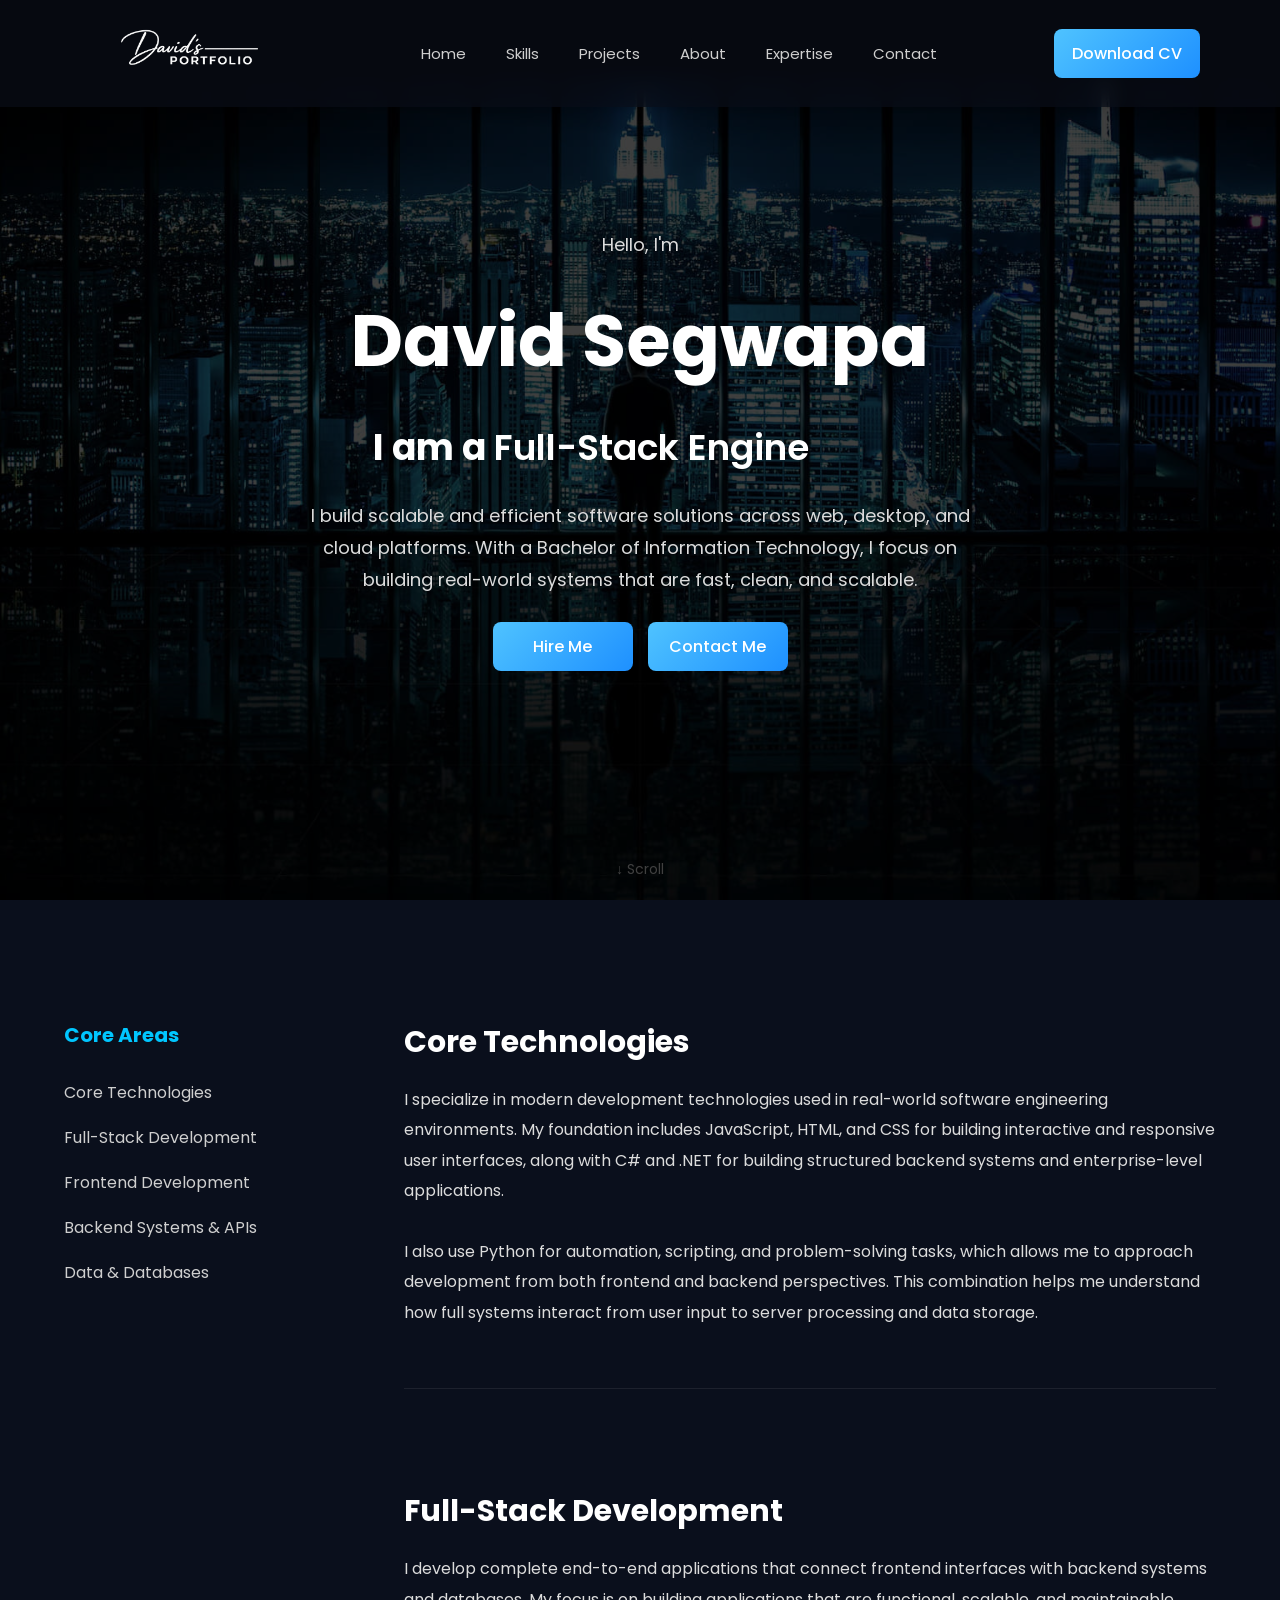
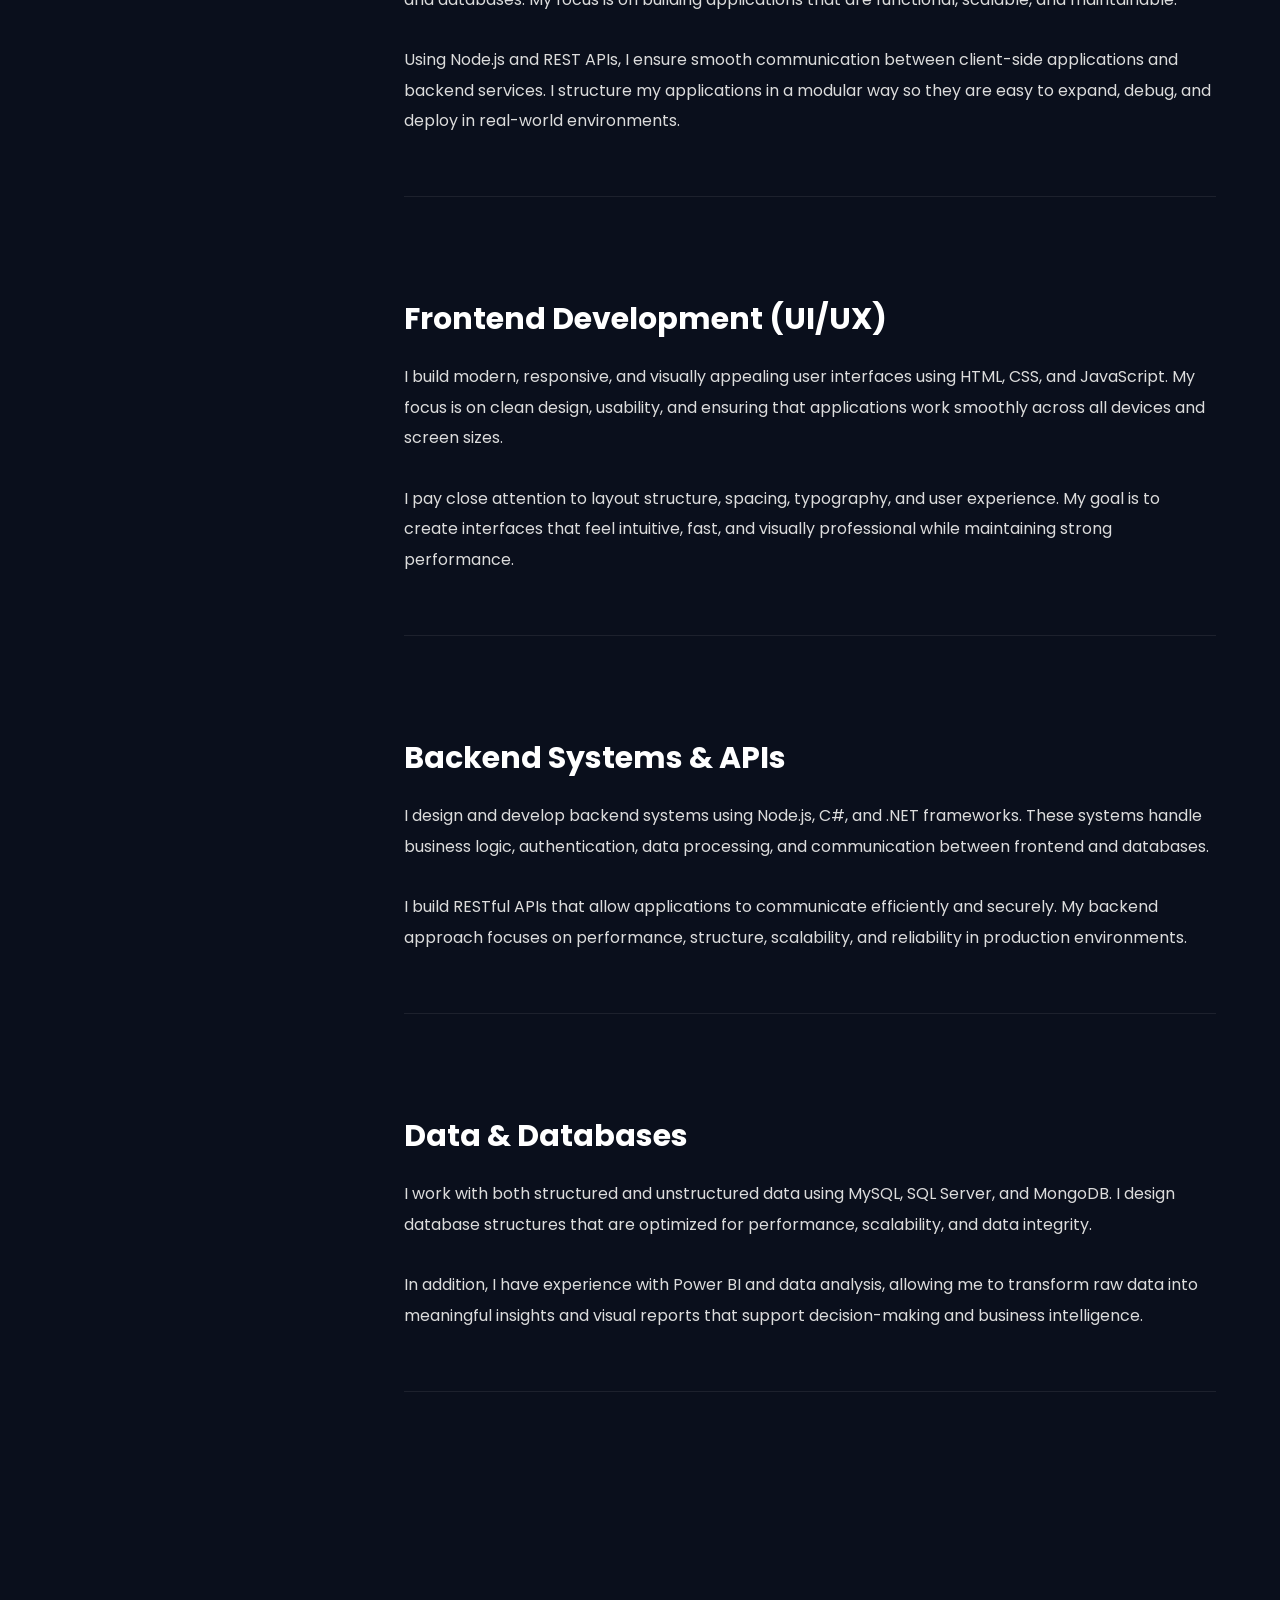
==== index.html @ e7016e0c "Move files to root for GitHub Pages" ====
<!DOCTYPE html>
<html lang="en">
<head>
  <meta charset="UTF-8">
  <meta name="viewport" content="width=device-width, initial-scale=1.0">
  <title>David Segwapa | Full-Stack Software Engineer</title>

  <link href="https://fonts.googleapis.com/css2?family=Poppins:wght@300;400;500;600;700&display=swap" rel="stylesheet">
  <link rel="stylesheet" href="styles.css">
</head>

<body>

<header>
  <div class="logo">
  <img src="/Images/ChatGPT Image Mar 22, 2026, 08_32_22 PM.png" alt="DavidDev Logo">
</div>

  <nav id="nav">
    <a href="#home">Home</a>
    <a href="#skills">Skills</a>
    <a href="#projects">Projects</a>
    <a href="#about">About</a>
    <a href="#expertise">Expertise</a>
    <a href="#contact">Contact</a>
  </nav>

  <!-- ONLY DOWNLOAD CV (NAVBAR) -->
  <div class="buttons">
    <a href="cv.pdf" class="btn gradient">Download CV</a>
  </div>

  <div class="menu-toggle" id="menu-toggle">☰</div>
</header>

<!-- HERO -->
<section class="hero" id="home">

  <div class="content">

    <p class="hero-intro">Hello, I'm</p>

    <h1 class="hero-name">David Segwapa</h1>

    <h2 class="hero-role">
      I am a <span id="typing"></span>
    </h2>

    <p class="scroll-text">
      I build scalable and efficient software solutions across web, desktop, and cloud platforms.
      With a Bachelor of Information Technology, I focus on building real-world systems that are fast, clean, and scalable.
    </p>

    <!-- HERO CTA (NO DOWNLOAD CV HERE) -->
    <div class="cta">
      <a href="#contact" class="btn gradient">Hire Me</a>
      <a href="#contact" class="btn gradient">Contact Me</a>
    </div>

  </div>

  <div class="scroll-indicator">↓ Scroll</div>

</section>

<!-- SKILLS -->
<section class="skills-section" id="skills">

  <div class="skills-sidebar">
    <h2>Core Areas</h2>

    <a href="#core">Core Technologies</a>
    <a href="#fullstack">Full-Stack Development</a>
    <a href="#frontend">Frontend Development</a>
    <a href="#backend">Backend Systems & APIs</a>
    <a href="#data">Data & Databases</a>
  </div>

  <div class="skills-content">

    <!-- RESTORED FULL CORE AREA -->
    <div class="skill-block" id="core">
      <h3>Core Technologies</h3>
      <p>
        I specialize in modern development technologies used in real-world software engineering environments. My foundation includes JavaScript, HTML, and CSS for building interactive and responsive user interfaces, along with C# and .NET for building structured backend systems and enterprise-level applications.<br><br>

        I also use Python for automation, scripting, and problem-solving tasks, which allows me to approach development from both frontend and backend perspectives. This combination helps me understand how full systems interact from user input to server processing and data storage.
      </p>
    </div>

    <div class="skill-block" id="fullstack">
      <h3>Full-Stack Development</h3>
      <p>
        I develop complete end-to-end applications that connect frontend interfaces with backend systems and databases. My focus is on building applications that are functional, scalable, and maintainable.<br><br>

        Using Node.js and REST APIs, I ensure smooth communication between client-side applications and backend services. I structure my applications in a modular way so they are easy to expand, debug, and deploy in real-world environments.
      </p>
    </div>

    <div class="skill-block" id="frontend">
      <h3>Frontend Development (UI/UX)</h3>
      <p>
        I build modern, responsive, and visually appealing user interfaces using HTML, CSS, and JavaScript. My focus is on clean design, usability, and ensuring that applications work smoothly across all devices and screen sizes.<br><br>

        I pay close attention to layout structure, spacing, typography, and user experience. My goal is to create interfaces that feel intuitive, fast, and visually professional while maintaining strong performance.
      </p>
    </div>

    <div class="skill-block" id="backend">
      <h3>Backend Systems & APIs</h3>
      <p>
        I design and develop backend systems using Node.js, C#, and .NET frameworks. These systems handle business logic, authentication, data processing, and communication between frontend and databases.<br><br>

        I build RESTful APIs that allow applications to communicate efficiently and securely. My backend approach focuses on performance, structure, scalability, and reliability in production environments.
      </p>
    </div>

    <div class="skill-block" id="data">
      <h3>Data & Databases</h3>
      <p>
        I work with both structured and unstructured data using MySQL, SQL Server, and MongoDB. I design database structures that are optimized for performance, scalability, and data integrity.<br><br>

        In addition, I have experience with Power BI and data analysis, allowing me to transform raw data into meaningful insights and visual reports that support decision-making and business intelligence.
      </p>
    </div>

  </div>
</section>


<script src="script.js"></script>

</body>
</html>
---- styles.css ----
/* =========================
   BASE RESET + GLOBAL
========================= */
* {
  margin: 0;
  padding: 0;
  box-sizing: border-box;
  font-family: 'Poppins', sans-serif;
}

html {
  scroll-behavior: smooth;
  scroll-padding-top: 140px;
}

body {
  background: #0a0f1c;
  color: white;
}

/* =========================
   HEADER / NAVBAR
========================= */
header {
  display: flex;
  justify-content: space-between;
  align-items: center;
  padding: 25px 80px;
  position: fixed;
  width: 100%;
  z-index: 1000;
  background: rgba(10,15,28,0.6);
  backdrop-filter: blur(10px);
}

.logo img {
  height: 50px;
  width: auto;
}

nav {
  display: flex;
  align-items: center;
}

nav a {
  margin: 0 20px;
  text-decoration: none;
  color: #cfcfcf;
  font-size: 15px;
  transition: 0.3s;
}

nav a:hover {
  color: #fff;
}

/* NAV BUTTON */
.buttons {
  display: flex;
}

.btn {
  padding: 10px 24px;
  border-radius: 10px;
  border: 1px solid rgba(255,255,255,0.3);
  background: transparent;
  color: white;
  text-decoration: none;
  transition: 0.3s;
}

.btn.primary {
  background: linear-gradient(45deg, #00c6ff, #0072ff);
  border: none;
}

.btn:hover {
  transform: translateY(-3px);
  box-shadow: 0 6px 16px rgba(0,0,0,0.4);
}

/* MOBILE MENU ICON */
.menu-toggle {
  display: none;
  font-size: 26px;
  cursor: pointer;
}

/* =========================
   HERO SECTION
========================= */
.hero {
  height: 100vh;
  display: flex;
  align-items: center;
  justify-content: center;
  text-align: center;
  background: url('/Images/4k-tech-ulcajgzzc25jlrgi.jpg') no-repeat center/cover;
  position: relative;
  padding: 20px;
}

.hero::after {
  content: '';
  position: absolute;
  inset: 0;
  background: rgba(0,0,0,0.75);
}

.content {
  position: relative;
  z-index: 2;
  max-width: 900px;
  display: flex;
  flex-direction: column;
  align-items: center;
  gap: 25px;
}

.hero-intro {
  font-size: 16px;
  color: #ccc;
}

.hero-name {
  font-size: 72px;
}

.hero-role {
  font-size: 36px;
}

/* FIXED TYPING (NO SHIFT) */
#typing {
  display: inline-block;
  width: 18ch;
  max-width: 100%;
  text-align: left;
  white-space: nowrap;
  font-weight: 600;
}

.content p {
  font-size: 18px;
  color: #dcdcdc;
  line-height: 1.8;
  max-width: 700px;
}

/* CTA BUTTONS */
.cta {
  display: flex;
  gap: 15px;
  justify-content: center;
}

.btn.gradient {
  background: linear-gradient(135deg, #4fc3ff, #1e90ff);
  color: white;
  padding: 12px 18px;
  border-radius: 8px;
  border: none;
  font-weight: 500;
  min-width: 140px;
  text-align: center;
  transition: 0.3s;
}

.btn.gradient:hover {
  transform: translateY(-2px);
  box-shadow: 0 0 18px rgba(79, 195, 255, 0.4);
}

/* SCROLL INDICATOR */
.scroll-indicator {
  position: absolute;
  bottom: 20px;
  left: 50%;
  transform: translateX(-50%);
  opacity: 0.8;
  font-size: 14px;
}

/* =========================
   SKILLS SECTION
========================= */
.skills-section {
  display: flex;
  gap: 80px;
  max-width: 1600px;
  margin: 0 auto;
  padding: 120px 5%;
  align-items: flex-start;
  justify-content: center;
}

/* SIDEBAR */
.skills-sidebar {
  position: sticky;
  top: 140px;
  min-width: 260px;
}

.skills-sidebar h2 {
  font-size: 20px;
  margin-bottom: 20px;
  color: #00c6ff;
}

.skills-sidebar a {
  display: block;
  padding: 10px 0;
  color: #cfcfcf;
  text-decoration: none;
  transition: 0.3s;
}

.skills-sidebar a:hover {
  color: #fff;
  transform: translateX(10px);
}

.skills-sidebar a.active {
  color: #00c6ff;
  font-weight: 600;
  transform: translateX(10px);
}

/* CONTENT */
.skills-content {
  flex: 1;
  display: flex;
  flex-direction: column;
  align-items: center;
}

.skill-block {
  width: 100%;
  max-width: 900px;
  margin-bottom: 100px;
  padding-bottom: 60px;
  border-bottom: 1px solid rgba(255,255,255,0.08);
  opacity: 0;
  transform: translateY(40px);
  transition: 0.8s ease;
}

.skill-block.show {
  opacity: 1;
  transform: translateY(0);
}

.skill-block h3 {
  font-size: 30px;
  margin-bottom: 20px;
}

.skill-block p {
  font-size: 16px;
  line-height: 1.9;
  color: #dcdcdc;
}

/* =========================
   SCROLL PROGRESS BAR
========================= */
body::before {
  content: "";
  position: fixed;
  top: 0;
  left: 0;
  width: 4px;
  height: var(--scroll, 0%);
  background: linear-gradient(180deg, #00c6ff, #0072ff);
  z-index: 9999;
}

/* =========================
   MOBILE
========================= */
@media(max-width: 900px) {

  header {
    padding: 20px;
  }

  nav {
    position: absolute;
    top: 70px;
    left: 0;
    width: 100%;
    background: #0a0f1c;
    flex-direction: column;
    display: none;
    align-items: center;
  }

  nav.active {
    display: flex;
  }

  nav a {
    margin: 15px 0;
  }

  .menu-toggle {
    display: block;
  }

  .buttons {
    display: none;
  }

  .hero-name {
    font-size: 42px;
  }

  .hero-role {
    font-size: 22px;
  }

  #typing {
    width: 12ch;
    font-size: 20px;
  }

  .content p {
    font-size: 15px;
  }

  /* FIX BUTTONS SIDE-BY-SIDE */
  .cta {
    flex-direction: row;
    justify-content: center;
    gap: 10px;
  }

  .cta .btn {
    padding: 10px 14px;
    font-size: 14px;
    min-width: 120px;
  }

  /* SKILLS STACK */
  .skills-section {
    flex-direction: column;
    padding: 100px 6%;
  }

  .skills-sidebar {
    display: none;
  }

  .skills-content {
    width: 100%;
  }

  .skill-block {
    margin-bottom: 70px;
    padding-bottom: 40px;
  }

  .skill-block h3 {
    font-size: 24px;
  }

  .skill-block p {
    font-size: 15px;
  }

  /* SCROLL TEXT FIX */
  .scroll-indicator {
    bottom: 15px;
    font-size: 12px;
  }
}

/* DEFAULT (DESKTOP) — NORMAL TEXT */
.reveal-text span {
  opacity: 1;
}

/* ONLY MOBILE EFFECT */
@media(max-width: 900px) {

  .reveal-text span {
    opacity: 0.2;
    transition: opacity 0.2s linear;
  }

  .reveal-text span.active {
    opacity: 1;
  }

}
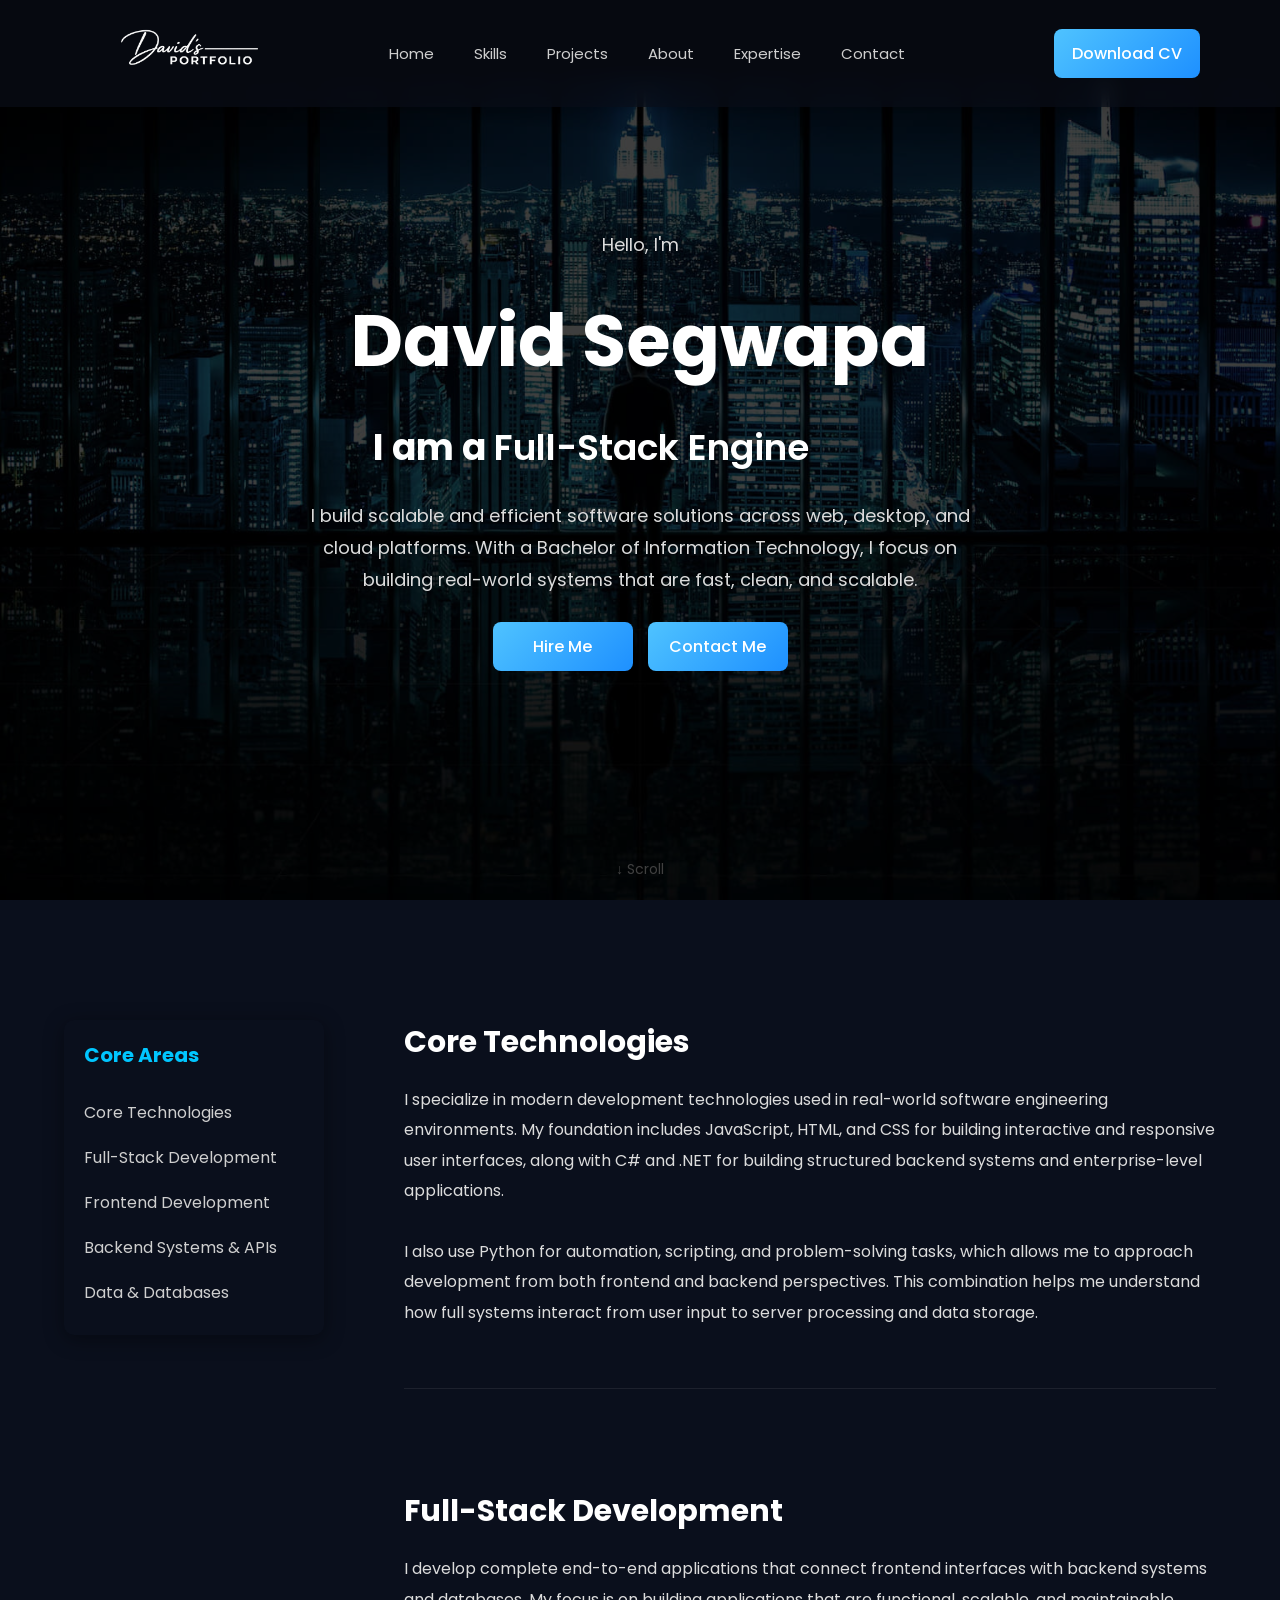
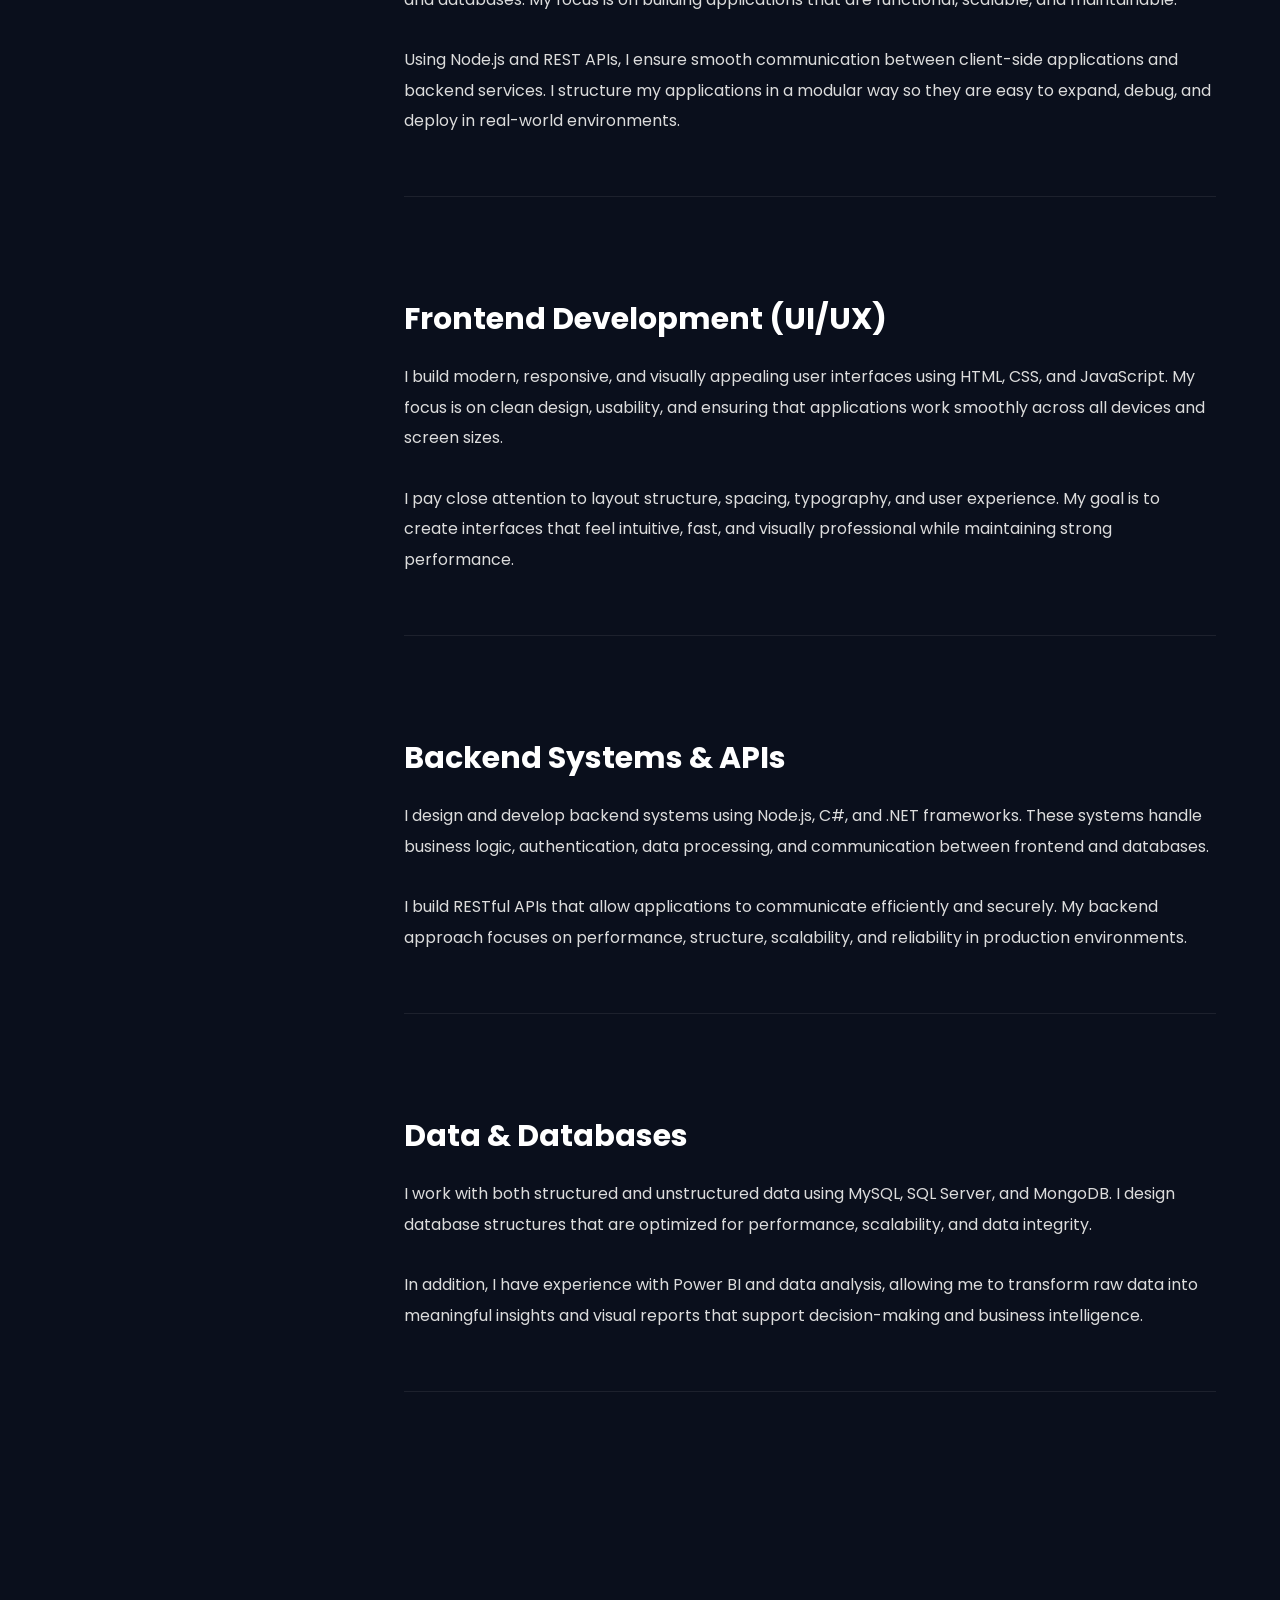
==== commit 836d4853: "Initial commit: add full project files with updated sidebar CSS" ====
--- a/index.html
+++ b/index.html
@@ -13,7 +13,7 @@
 
 <header>
   <div class="logo">
-  <img src="/Images/ChatGPT Image Mar 22, 2026, 08_32_22 PM.png" alt="DavidDev Logo">
+  <img src="Images/ChatGPT Image Mar 22, 2026, 08_32_22 PM.png" alt="DavidDev Logo">
 </div>
 
   <nav id="nav">
@@ -24,6 +24,8 @@
     <a href="#expertise">Expertise</a>
     <a href="#contact">Contact</a>
   </nav>
+
+  <div id="overlay"></div>
 
   <!-- ONLY DOWNLOAD CV (NAVBAR) -->
   <div class="buttons">
--- a/styles.css
+++ b/styles.css
@@ -16,6 +16,7 @@
 body {
   background: #0a0f1c;
   color: white;
+  overflow-x: hidden;
 }
 
 /* =========================
@@ -28,8 +29,8 @@
   padding: 25px 80px;
   position: fixed;
   width: 100%;
-  z-index: 1000;
-  background: rgba(10,15,28,0.6);
+  z-index: 1002;
+  background: rgba(10,15,28,0.6); /* original navbar with slight transparency */
   backdrop-filter: blur(10px);
 }
 
@@ -52,7 +53,8 @@
 }
 
 nav a:hover {
-  color: #fff;
+  color: #00c6ff;
+  transform: translateX(5px);
 }
 
 /* NAV BUTTON */
@@ -85,6 +87,8 @@
   display: none;
   font-size: 26px;
   cursor: pointer;
+  color: #fff;
+  z-index: 1003;
 }
 
 /* =========================
@@ -96,7 +100,7 @@
   align-items: center;
   justify-content: center;
   text-align: center;
-  background: url('/Images/4k-tech-ulcajgzzc25jlrgi.jpg') no-repeat center/cover;
+  background: url('Images/4k-tech-ulcajgzzc25jlrgi.jpg') no-repeat center/cover;
   position: relative;
   padding: 20px;
 }
@@ -131,7 +135,6 @@
   font-size: 36px;
 }
 
-/* FIXED TYPING (NO SHIFT) */
 #typing {
   display: inline-block;
   width: 18ch;
@@ -148,7 +151,6 @@
   max-width: 700px;
 }
 
-/* CTA BUTTONS */
 .cta {
   display: flex;
   gap: 15px;
@@ -198,8 +200,12 @@
 /* SIDEBAR */
 .skills-sidebar {
   position: sticky;
-  top: 140px;
+  top: 160px; /* below navbar */
   min-width: 260px;
+  background: #0a0f1c; /* solid color, no blur, nothing behind visible */
+  border-radius: 10px;
+  padding: 20px;
+  box-shadow: 0 4px 20px rgba(0,0,0,0.4); /* optional depth */
 }
 
 .skills-sidebar h2 {
@@ -277,7 +283,7 @@
 }
 
 /* =========================
-   MOBILE
+   MOBILE STYLES
 ========================= */
 @media(max-width: 900px) {
 
@@ -285,31 +291,49 @@
     padding: 20px;
   }
 
+  .menu-toggle {
+    display: block;
+  }
+
+  .buttons {
+    display: none;
+  }
+
+  /* MOBILE NAVIGATION RIGHT SIDEBAR */
   nav {
-    position: absolute;
-    top: 70px;
-    left: 0;
-    width: 100%;
-    background: #0a0f1c;
+    position: fixed;
+    top: 60px; /* below header */
+    right: -60%;
+    width: 60%;
+    max-width: 300px;
+    height: auto;
+    background: rgba(10, 15, 28, 0.973);
+    backdrop-filter: blur(10px);
     flex-direction: column;
-    display: none;
-    align-items: center;
+    align-items: flex-start;
+    padding: 40px 20px;
+    margin-top: 37px;
+    transition: right 0.35s ease;
+    border-radius: 15px 0 0 15px;
+    z-index: 1003;
   }
 
   nav.active {
-    display: flex;
+    right: 0;
   }
 
   nav a {
     margin: 15px 0;
-  }
-
-  .menu-toggle {
-    display: block;
-  }
-
-  .buttons {
-    display: none;
+    font-size: 18px;
+    padding-left: 5px;
+    color: #cfcfcf;
+    text-decoration: none;
+    transition: 0.3s;
+  }
+
+  nav a:hover {
+    color: #00c6ff;
+    transform: translateX(5px);
   }
 
   .hero-name {
@@ -329,7 +353,6 @@
     font-size: 15px;
   }
 
-  /* FIX BUTTONS SIDE-BY-SIDE */
   .cta {
     flex-direction: row;
     justify-content: center;
@@ -342,7 +365,6 @@
     min-width: 120px;
   }
 
-  /* SKILLS STACK */
   .skills-section {
     flex-direction: column;
     padding: 100px 6%;
@@ -369,28 +391,8 @@
     font-size: 15px;
   }
 
-  /* SCROLL TEXT FIX */
   .scroll-indicator {
     bottom: 15px;
     font-size: 12px;
   }
-}
-
-/* DEFAULT (DESKTOP) — NORMAL TEXT */
-.reveal-text span {
-  opacity: 1;
-}
-
-/* ONLY MOBILE EFFECT */
-@media(max-width: 900px) {
-
-  .reveal-text span {
-    opacity: 0.2;
-    transition: opacity 0.2s linear;
-  }
-
-  .reveal-text span.active {
-    opacity: 1;
-  }
-
 }
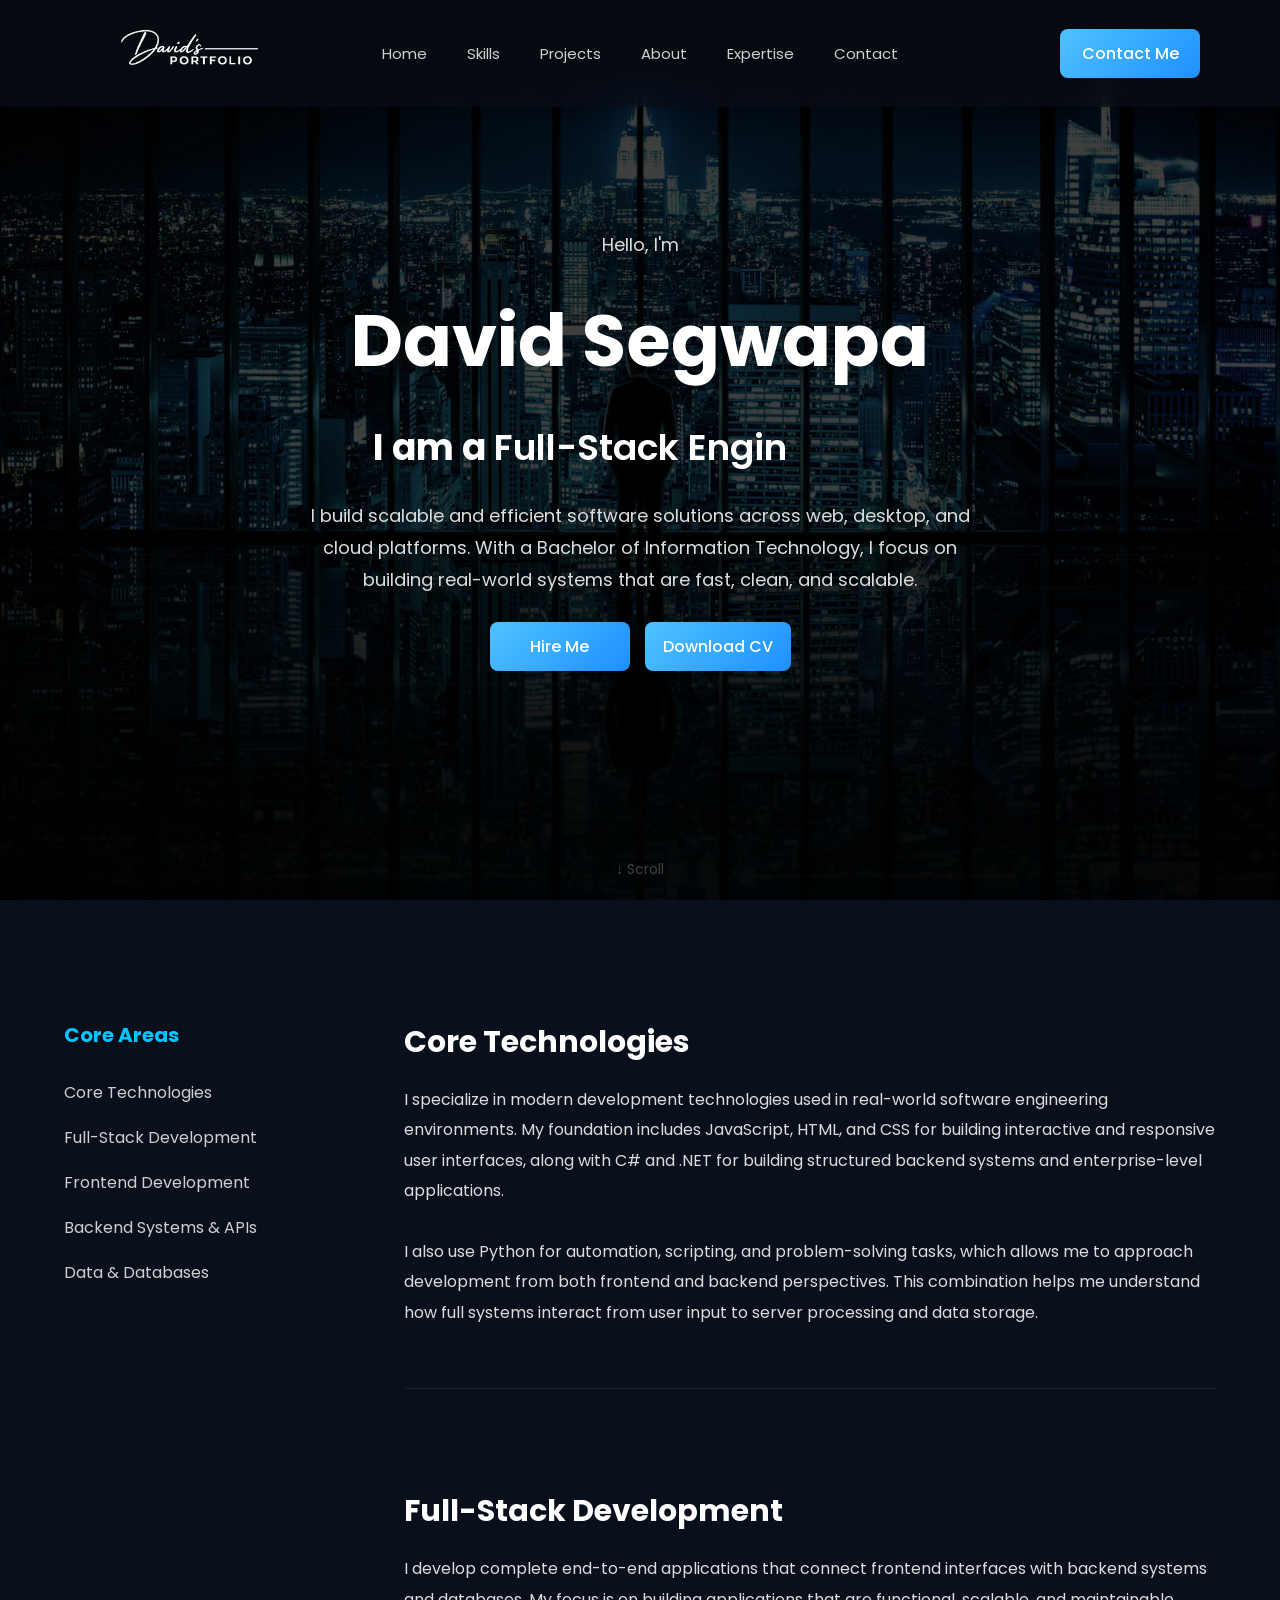
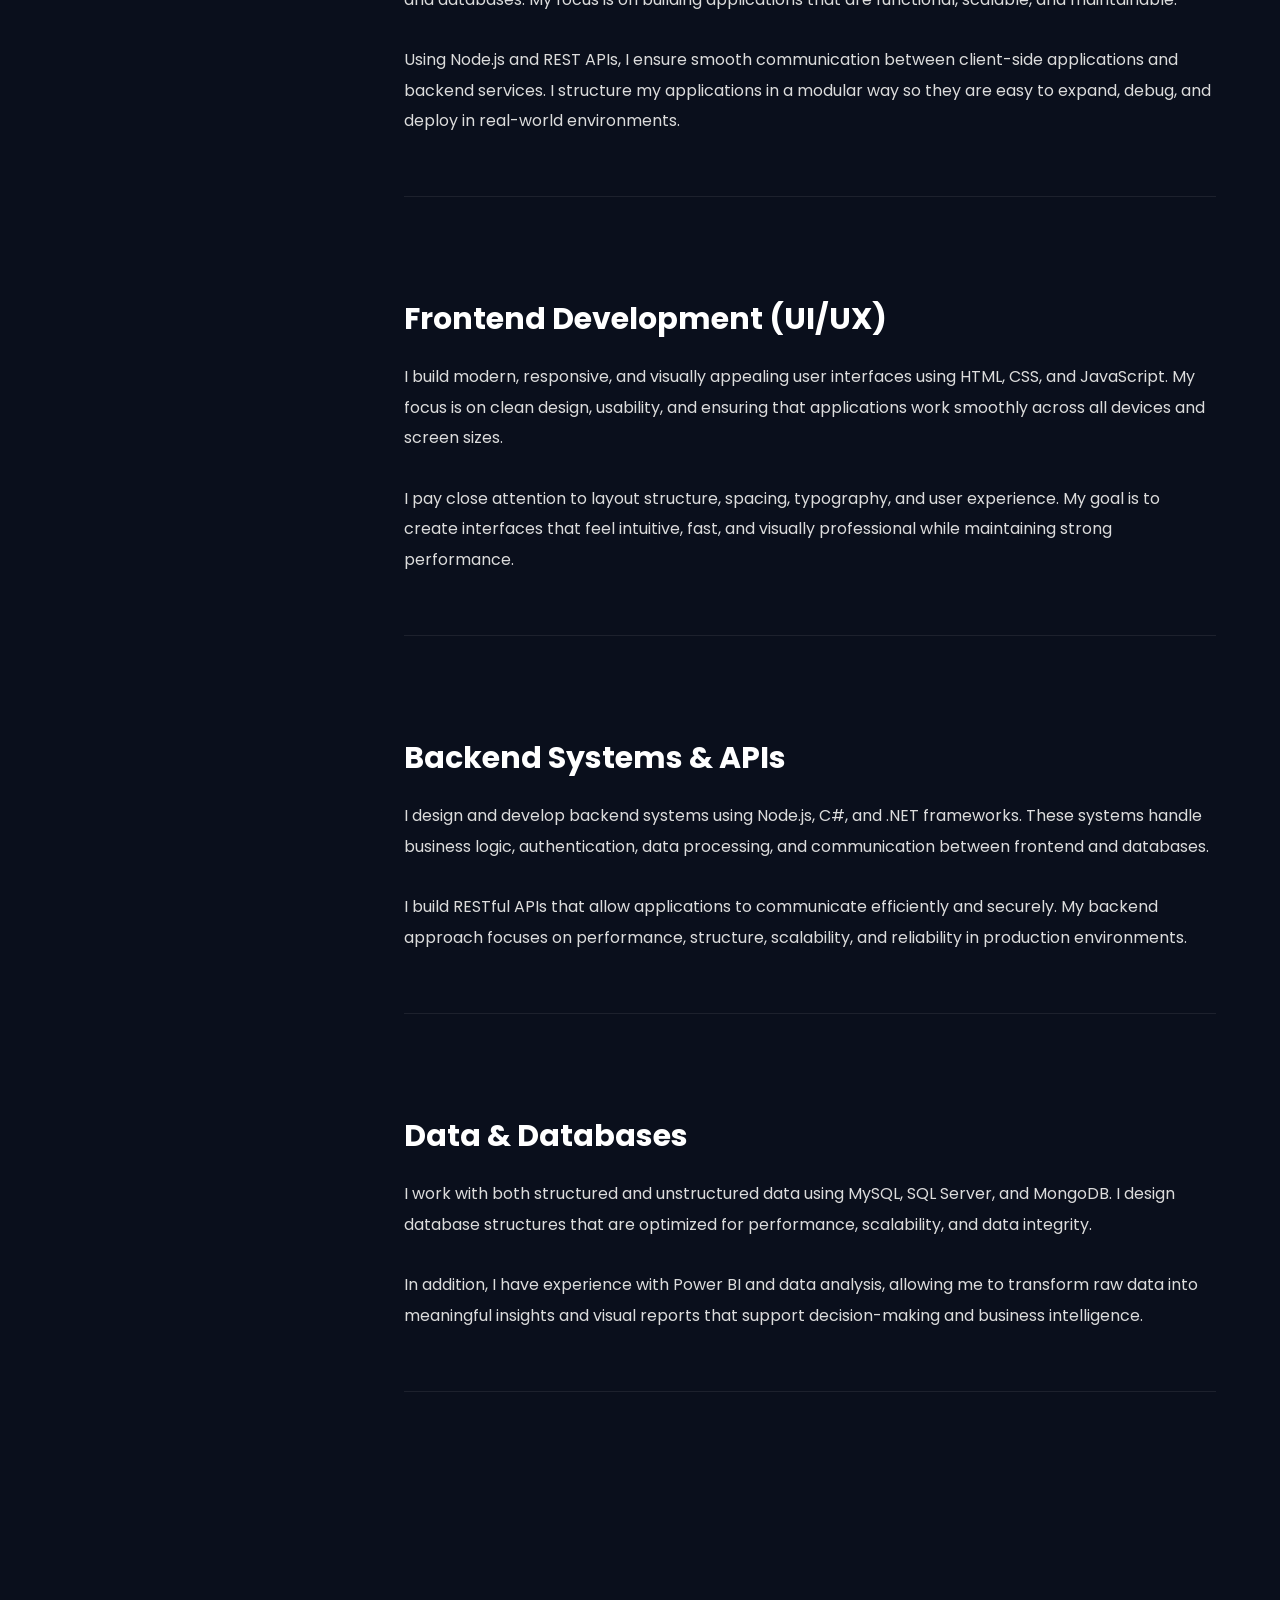
==== commit b9d3bf84: "Updated navbar and cleaned sidebar UI" ====
--- a/index.html
+++ b/index.html
@@ -13,8 +13,8 @@
 
 <header>
   <div class="logo">
-  <img src="Images/ChatGPT Image Mar 22, 2026, 08_32_22 PM.png" alt="DavidDev Logo">
-</div>
+    <img src="Images/ChatGPT Image Mar 22, 2026, 08_32_22 PM.png" alt="DavidDev Logo">
+  </div>
 
   <nav id="nav">
     <a href="#home">Home</a>
@@ -27,9 +27,9 @@
 
   <div id="overlay"></div>
 
-  <!-- ONLY DOWNLOAD CV (NAVBAR) -->
+  <!-- ✅ FIXED NAVBAR BUTTON -->
   <div class="buttons">
-    <a href="cv.pdf" class="btn gradient">Download CV</a>
+    <a href="#contact" class="btn gradient">Contact Me</a>
   </div>
 
   <div class="menu-toggle" id="menu-toggle">☰</div>
@@ -53,10 +53,10 @@
       With a Bachelor of Information Technology, I focus on building real-world systems that are fast, clean, and scalable.
     </p>
 
-    <!-- HERO CTA (NO DOWNLOAD CV HERE) -->
+    <!-- ✅ HERO BUTTONS (CORRECT SETUP) -->
     <div class="cta">
       <a href="#contact" class="btn gradient">Hire Me</a>
-      <a href="#contact" class="btn gradient">Contact Me</a>
+      <a href="cv.pdf" class="btn gradient" download>Download CV</a>
     </div>
 
   </div>
@@ -80,7 +80,6 @@
 
   <div class="skills-content">
 
-    <!-- RESTORED FULL CORE AREA -->
     <div class="skill-block" id="core">
       <h3>Core Technologies</h3>
       <p>
@@ -129,7 +128,6 @@
   </div>
 </section>
 
-
 <script src="script.js"></script>
 
 </body>
--- a/styles.css
+++ b/styles.css
@@ -20,7 +20,7 @@
 }
 
 /* =========================
-   HEADER / NAVBAR
+   HEADER / NAVBAR (FIXED CENTER)
 ========================= */
 header {
   display: flex;
@@ -30,8 +30,12 @@
   position: fixed;
   width: 100%;
   z-index: 1002;
-  background: rgba(10,15,28,0.6); /* original navbar with slight transparency */
+  background: rgba(10,15,28,0.6);
   backdrop-filter: blur(10px);
+}
+
+.logo {
+  flex: 1;
 }
 
 .logo img {
@@ -42,6 +46,8 @@
 nav {
   display: flex;
   align-items: center;
+  justify-content: center;
+  flex: 1;
 }
 
 nav a {
@@ -57,9 +63,10 @@
   transform: translateX(5px);
 }
 
-/* NAV BUTTON */
 .buttons {
-  display: flex;
+  flex: 1;
+  display: flex;
+  justify-content: flex-end;
 }
 
 .btn {
@@ -82,7 +89,6 @@
   box-shadow: 0 6px 16px rgba(0,0,0,0.4);
 }
 
-/* MOBILE MENU ICON */
 .menu-toggle {
   display: none;
   font-size: 26px;
@@ -174,7 +180,6 @@
   box-shadow: 0 0 18px rgba(79, 195, 255, 0.4);
 }
 
-/* SCROLL INDICATOR */
 .scroll-indicator {
   position: absolute;
   bottom: 20px;
@@ -197,15 +202,16 @@
   justify-content: center;
 }
 
-/* SIDEBAR */
+/* ✅ CLEAN SIDEBAR (NO CARD LOOK) */
 .skills-sidebar {
   position: sticky;
-  top: 160px; /* below navbar */
+  top: 160px;
   min-width: 260px;
-  background: #0a0f1c; /* solid color, no blur, nothing behind visible */
-  border-radius: 10px;
-  padding: 20px;
-  box-shadow: 0 4px 20px rgba(0,0,0,0.4); /* optional depth */
+
+  background: transparent;   /* removed solid block feel */
+  border-radius: 0;          /* removed rounded corners */
+  padding: 0;                /* removed inner spacing */
+  box-shadow: none;          /* removed shadow */
 }
 
 .skills-sidebar h2 {
@@ -299,10 +305,9 @@
     display: none;
   }
 
-  /* MOBILE NAVIGATION RIGHT SIDEBAR */
   nav {
     position: fixed;
-    top: 60px; /* below header */
+    top: 60px;
     right: -60%;
     width: 60%;
     max-width: 300px;
@@ -325,44 +330,6 @@
   nav a {
     margin: 15px 0;
     font-size: 18px;
-    padding-left: 5px;
-    color: #cfcfcf;
-    text-decoration: none;
-    transition: 0.3s;
-  }
-
-  nav a:hover {
-    color: #00c6ff;
-    transform: translateX(5px);
-  }
-
-  .hero-name {
-    font-size: 42px;
-  }
-
-  .hero-role {
-    font-size: 22px;
-  }
-
-  #typing {
-    width: 12ch;
-    font-size: 20px;
-  }
-
-  .content p {
-    font-size: 15px;
-  }
-
-  .cta {
-    flex-direction: row;
-    justify-content: center;
-    gap: 10px;
-  }
-
-  .cta .btn {
-    padding: 10px 14px;
-    font-size: 14px;
-    min-width: 120px;
   }
 
   .skills-section {
@@ -373,26 +340,4 @@
   .skills-sidebar {
     display: none;
   }
-
-  .skills-content {
-    width: 100%;
-  }
-
-  .skill-block {
-    margin-bottom: 70px;
-    padding-bottom: 40px;
-  }
-
-  .skill-block h3 {
-    font-size: 24px;
-  }
-
-  .skill-block p {
-    font-size: 15px;
-  }
-
-  .scroll-indicator {
-    bottom: 15px;
-    font-size: 12px;
-  }
 }
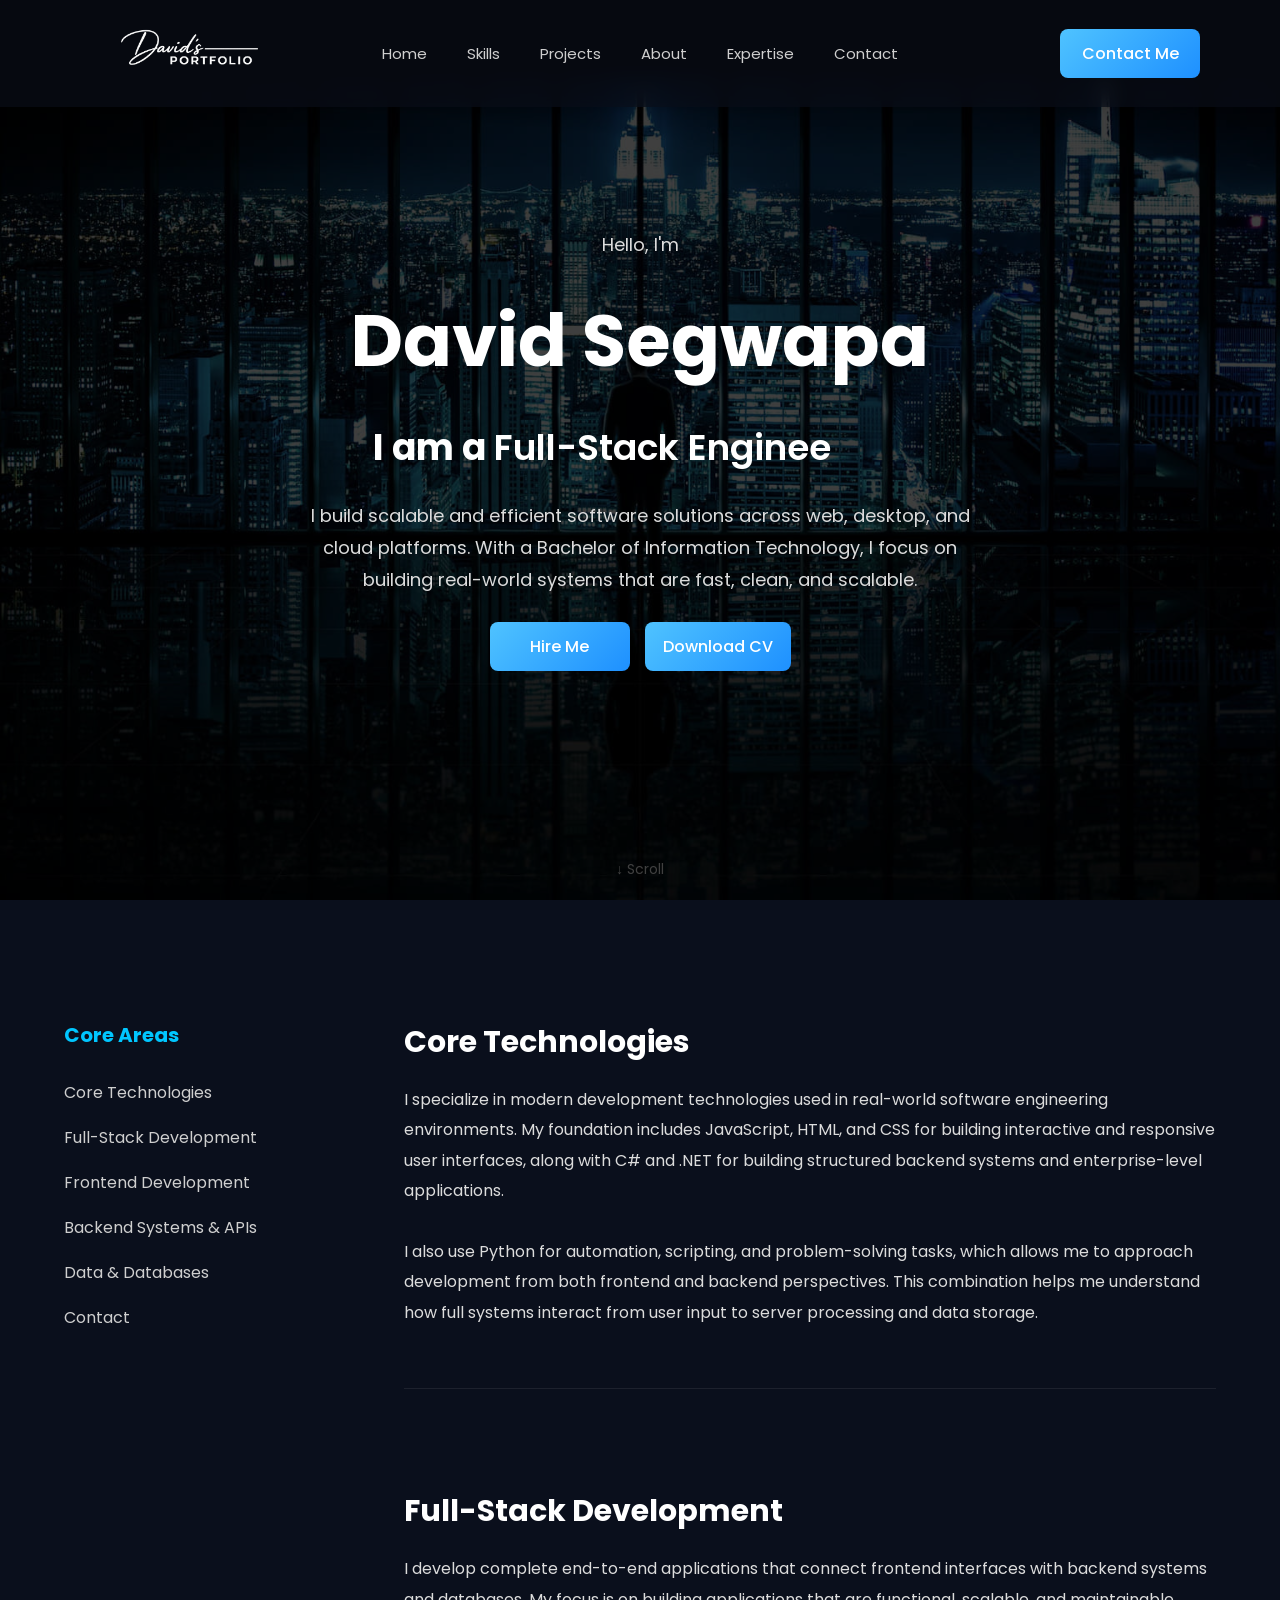
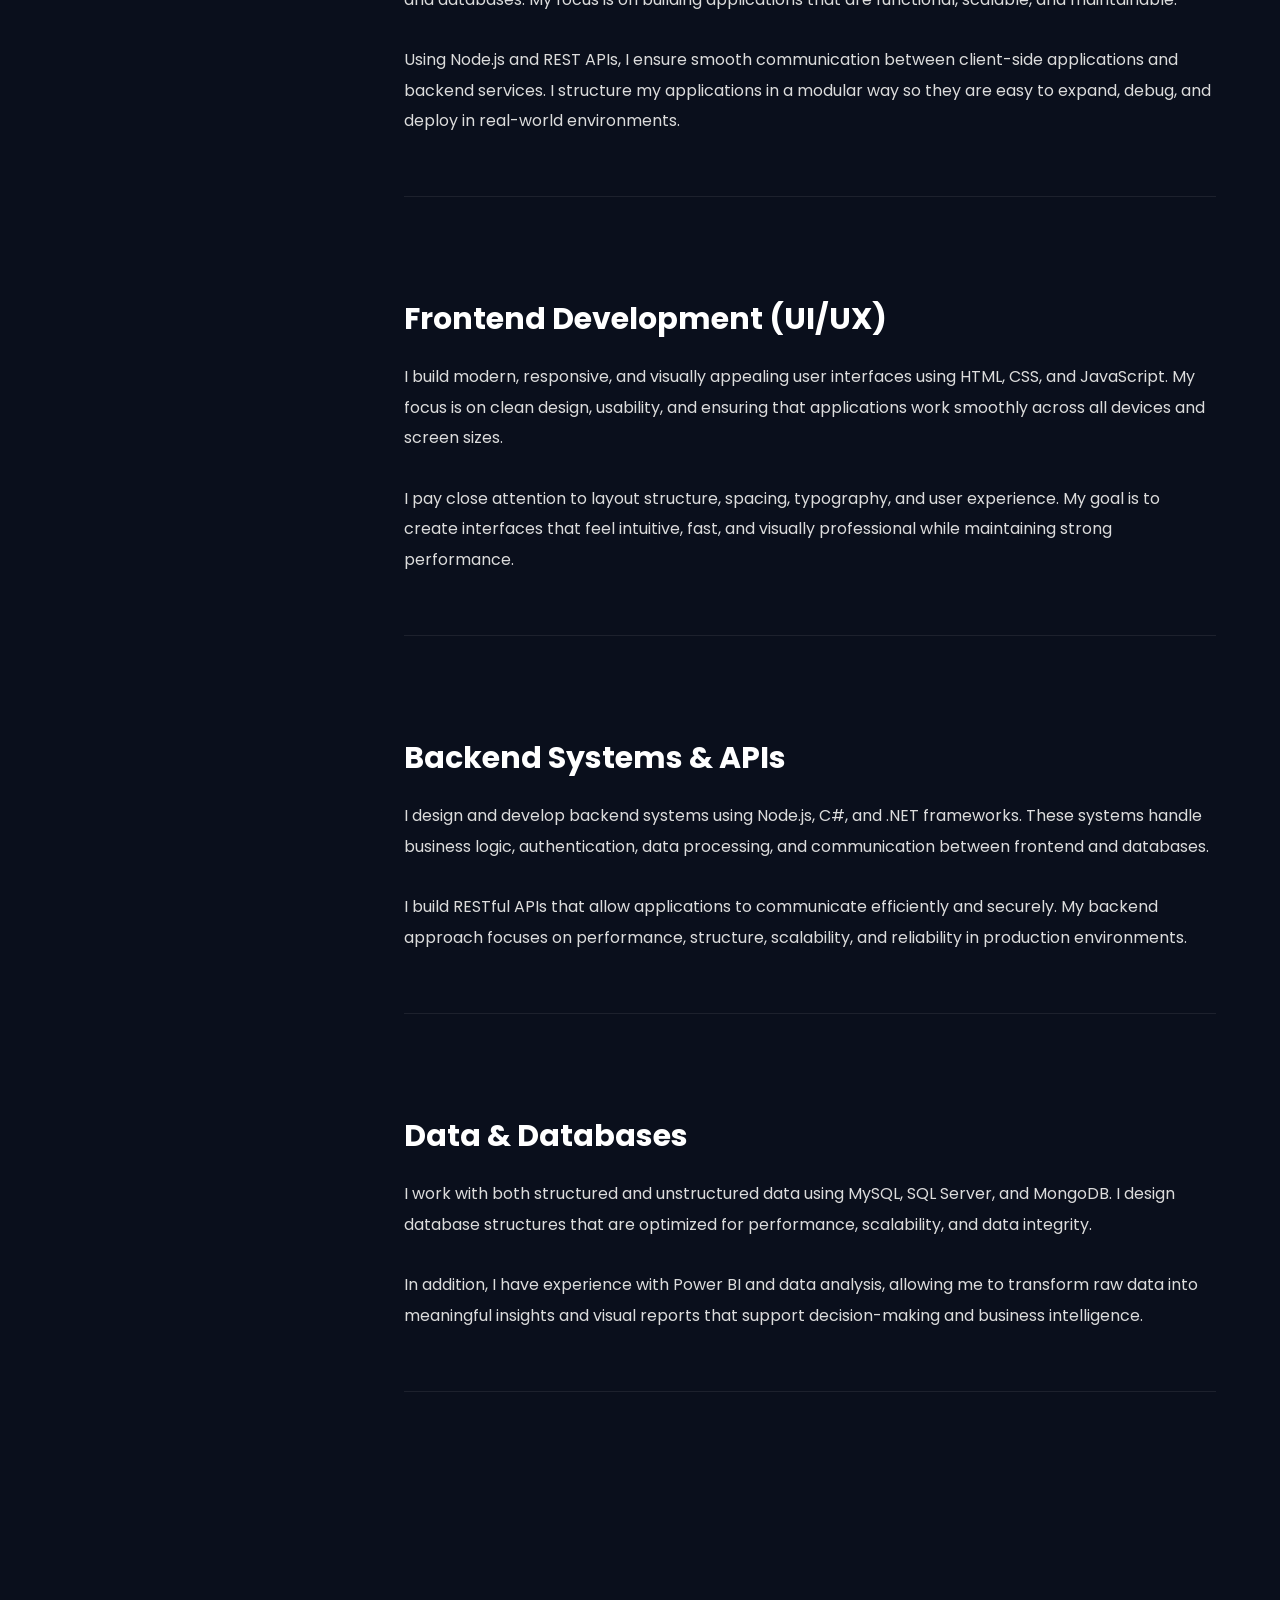
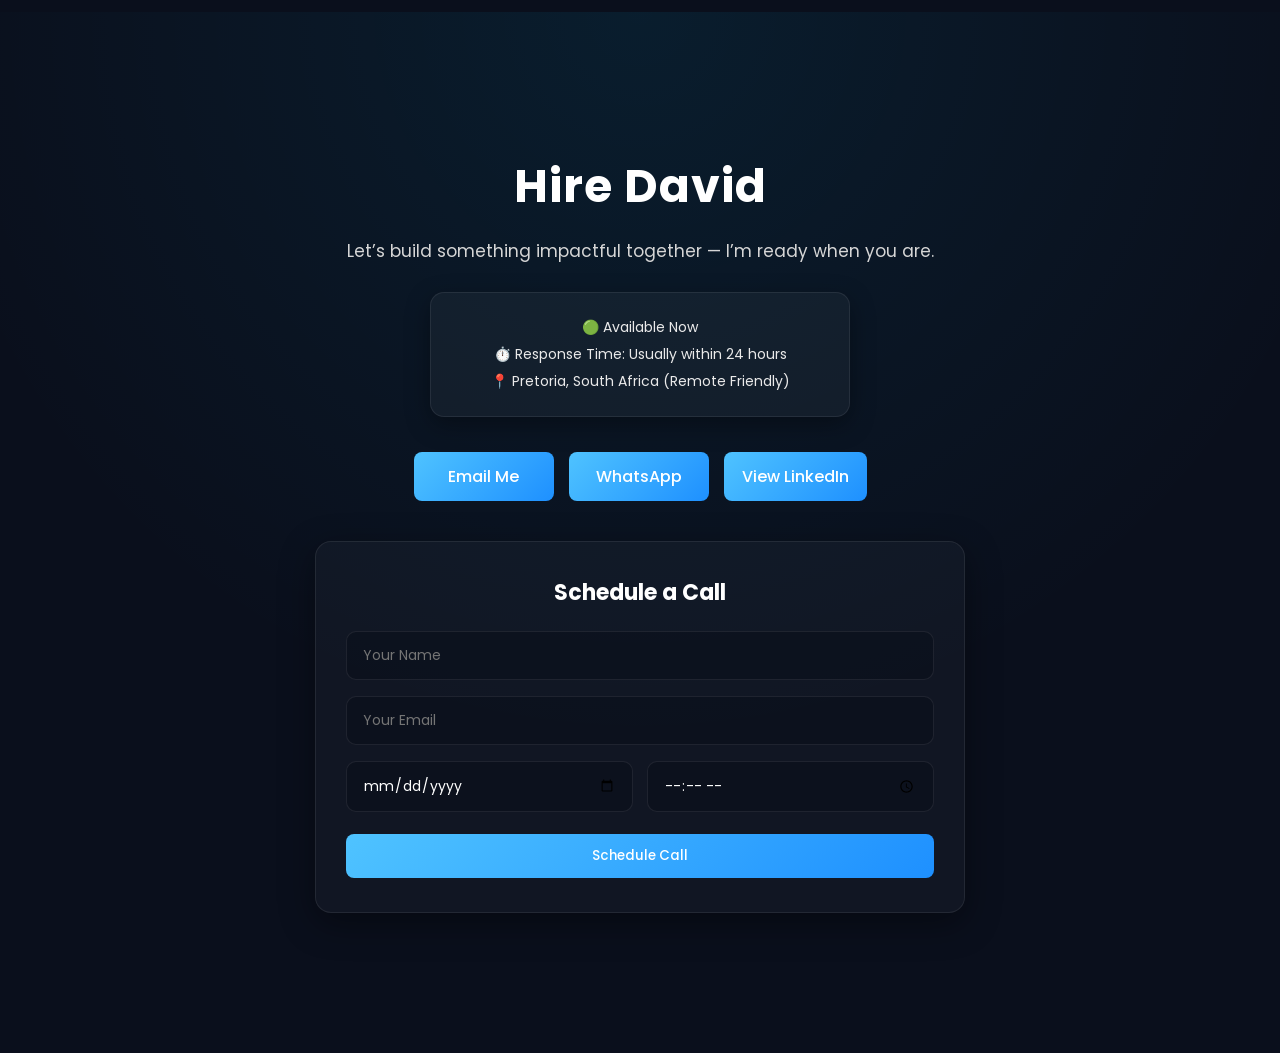
==== commit ca1afe03: "Add hire page" ====
--- a/index.html
+++ b/index.html
@@ -22,14 +22,14 @@
     <a href="#projects">Projects</a>
     <a href="#about">About</a>
     <a href="#expertise">Expertise</a>
-    <a href="#contact">Contact</a>
+    <!-- FIXED -->
+    <a href="#hire">Contact</a>
   </nav>
 
   <div id="overlay"></div>
 
-  <!-- ✅ FIXED NAVBAR BUTTON -->
   <div class="buttons">
-    <a href="#contact" class="btn gradient">Contact Me</a>
+    <a href="#hire" class="btn gradient">Contact Me</a>
   </div>
 
   <div class="menu-toggle" id="menu-toggle">☰</div>
@@ -37,13 +37,9 @@
 
 <!-- HERO -->
 <section class="hero" id="home">
-
   <div class="content">
-
     <p class="hero-intro">Hello, I'm</p>
-
     <h1 class="hero-name">David Segwapa</h1>
-
     <h2 class="hero-role">
       I am a <span id="typing"></span>
     </h2>
@@ -53,29 +49,40 @@
       With a Bachelor of Information Technology, I focus on building real-world systems that are fast, clean, and scalable.
     </p>
 
-    <!-- ✅ HERO BUTTONS (CORRECT SETUP) -->
     <div class="cta">
-      <a href="#contact" class="btn gradient">Hire Me</a>
-      <a href="cv.pdf" class="btn gradient" download>Download CV</a>
+      <a href="#hire" class="btn gradient">Hire Me</a>
+      <a href="#" class="btn gradient" id="cvBtn">Download CV</a>
     </div>
-
   </div>
 
   <div class="scroll-indicator">↓ Scroll</div>
+</section>
 
-</section>
+<!-- CV MODAL -->
+<div id="cvModal" class="modal">
+  <div class="modal-content">
+    <span class="close">&times;</span>
+    <h3>What would you like to do?</h3>
+    <div class="modal-buttons">
+      <a href="Documents/David Segwapa Resume.pdf" download class="btn gradient modal-btn">Download CV</a>
+      <a href="Documents/David Segwapa Resume.pdf" target="_blank" class="btn gradient modal-btn">See CV</a>
+    </div>
+  </div>
+</div>
 
 <!-- SKILLS -->
 <section class="skills-section" id="skills">
 
   <div class="skills-sidebar">
     <h2>Core Areas</h2>
-
     <a href="#core">Core Technologies</a>
     <a href="#fullstack">Full-Stack Development</a>
     <a href="#frontend">Frontend Development</a>
     <a href="#backend">Backend Systems & APIs</a>
     <a href="#data">Data & Databases</a>
+
+    <!-- FIXED -->
+    <a href="#hire">Contact</a>
   </div>
 
   <div class="skills-content">
@@ -84,7 +91,6 @@
       <h3>Core Technologies</h3>
       <p>
         I specialize in modern development technologies used in real-world software engineering environments. My foundation includes JavaScript, HTML, and CSS for building interactive and responsive user interfaces, along with C# and .NET for building structured backend systems and enterprise-level applications.<br><br>
-
         I also use Python for automation, scripting, and problem-solving tasks, which allows me to approach development from both frontend and backend perspectives. This combination helps me understand how full systems interact from user input to server processing and data storage.
       </p>
     </div>
@@ -93,7 +99,6 @@
       <h3>Full-Stack Development</h3>
       <p>
         I develop complete end-to-end applications that connect frontend interfaces with backend systems and databases. My focus is on building applications that are functional, scalable, and maintainable.<br><br>
-
         Using Node.js and REST APIs, I ensure smooth communication between client-side applications and backend services. I structure my applications in a modular way so they are easy to expand, debug, and deploy in real-world environments.
       </p>
     </div>
@@ -102,7 +107,6 @@
       <h3>Frontend Development (UI/UX)</h3>
       <p>
         I build modern, responsive, and visually appealing user interfaces using HTML, CSS, and JavaScript. My focus is on clean design, usability, and ensuring that applications work smoothly across all devices and screen sizes.<br><br>
-
         I pay close attention to layout structure, spacing, typography, and user experience. My goal is to create interfaces that feel intuitive, fast, and visually professional while maintaining strong performance.
       </p>
     </div>
@@ -111,7 +115,6 @@
       <h3>Backend Systems & APIs</h3>
       <p>
         I design and develop backend systems using Node.js, C#, and .NET frameworks. These systems handle business logic, authentication, data processing, and communication between frontend and databases.<br><br>
-
         I build RESTful APIs that allow applications to communicate efficiently and securely. My backend approach focuses on performance, structure, scalability, and reliability in production environments.
       </p>
     </div>
@@ -120,9 +123,64 @@
       <h3>Data & Databases</h3>
       <p>
         I work with both structured and unstructured data using MySQL, SQL Server, and MongoDB. I design database structures that are optimized for performance, scalability, and data integrity.<br><br>
-
         In addition, I have experience with Power BI and data analysis, allowing me to transform raw data into meaningful insights and visual reports that support decision-making and business intelligence.
       </p>
+    </div>
+
+  </div>
+</section>
+
+<!-- HIRE SECTION -->
+<section class="hire-section" id="hire">
+
+  <div class="hire-container">
+
+    <h2 class="hire-title">Hire David</h2>
+
+    <p class="hire-value">
+      Let’s build something impactful together — I’m ready when you are.
+    </p>
+
+    <div class="hire-status-card">
+      <p>🟢 Available Now</p>
+      <p>⏱️ Response Time: Usually within 24 hours</p>
+      <p>📍 Pretoria, South Africa (Remote Friendly)</p>
+    </div>
+
+    <div class="hire-contact-buttons">
+      <a href="mailto:kgothatsodavisegwapa2003@gmail.com?subject=Hiring Inquiry&body=Hi David,%0A%0AI’d like to work with you." class="btn gradient">
+        Email Me
+      </a>
+
+      <a href="https://wa.me/27795946833?text=Hi%20David,%20I'm%20interested%20in%20working%20with%20you" target="_blank" class="btn gradient">
+        WhatsApp
+      </a>
+
+      <a href="https://linkedin.com/in/david-segwapa-05a759346" target="_blank" class="btn gradient">
+        View LinkedIn
+      </a>
+    </div>
+
+    <div class="book-call-form-container">
+
+      <form id="callForm" class="book-call-form">
+
+        <h3>Schedule a Call</h3>
+
+        <input type="text" id="callName" placeholder="Your Name" required>
+        <input type="email" id="callEmail" placeholder="Your Email" required>
+
+        <div class="form-row">
+          <input type="date" id="callDate" required>
+          <input type="time" id="callTime" required>
+        </div>
+
+        <button type="submit" class="btn gradient schedule-btn">
+          Schedule Call
+        </button>
+
+      </form>
+
     </div>
 
   </div>
--- a/styles.css
+++ b/styles.css
@@ -202,16 +202,15 @@
   justify-content: center;
 }
 
-/* ✅ CLEAN SIDEBAR (NO CARD LOOK) */
+/* CLEAN SIDEBAR */
 .skills-sidebar {
   position: sticky;
   top: 160px;
   min-width: 260px;
-
-  background: transparent;   /* removed solid block feel */
-  border-radius: 0;          /* removed rounded corners */
-  padding: 0;                /* removed inner spacing */
-  box-shadow: none;          /* removed shadow */
+  background: transparent;
+  border-radius: 0;
+  padding: 0;
+  box-shadow: none;
 }
 
 .skills-sidebar h2 {
@@ -289,10 +288,78 @@
 }
 
 /* =========================
+   MODAL POPUP
+========================= */
+.modal {
+  display: none; /* hidden by default */
+  position: fixed;
+  z-index: 2000;
+  left: 0;
+  top: 0;
+  width: 100%;
+  height: 100%;
+  overflow: auto;
+  background: rgba(0,0,0,0.7);
+  backdrop-filter: blur(5px);
+}
+
+.modal-content {
+  background-color: #0a0f1ca8;
+  margin: auto; /* vertically & horizontally centered */
+  top: 50%;
+  transform: translateY(0);
+  padding: 30px 20px;
+  border-radius: 12px;
+  width: 90%;
+  max-width: 400px;
+  text-align: center;
+  color: white;
+  box-shadow: 0 10px 40px rgba(0,0,0,0.6);
+}
+
+.modal-content h3 {
+  margin-bottom: 25px;
+  color: #ffffff;
+}
+
+.modal-buttons {
+  display: flex;
+  flex-direction: row;
+  gap: 15px;
+  justify-content: center;
+}
+
+.modal-buttons a {
+  text-decoration: none;
+  padding: 12px;
+  border-radius: 8px;
+  background: linear-gradient(135deg, #4fc3ff, #1e90ff);
+  color: white;
+  font-weight: 500;
+  flex: 1; /* equal width */
+  text-align: center;
+  transition: 0.3s;
+}
+
+.modal-buttons a:hover {
+  transform: translateY(-2px);
+  box-shadow: 0 0 18px rgba(79,195,255,0.4);
+}
+
+.close {
+  position: absolute;
+  top: 15px;
+  right: 20px;
+  font-size: 28px;
+  font-weight: bold;
+  color: #fff;
+  cursor: pointer;
+}
+
+/* =========================
    MOBILE STYLES
 ========================= */
-@media(max-width: 900px) {
-
+@media(max-width: 900px){
   header {
     padding: 20px;
   }
@@ -310,7 +377,7 @@
     top: 60px;
     right: -60%;
     width: 60%;
-    max-width: 300px;
+    max-width: 150px;
     height: auto;
     background: rgba(10, 15, 28, 0.973);
     backdrop-filter: blur(10px);
@@ -332,6 +399,30 @@
     font-size: 18px;
   }
 
+  .hero-name {
+    font-size: 42px;
+  }
+
+  .hero-role {
+    font-size: 22px;
+  }
+
+  .content p {
+    font-size: 15px;
+  }
+
+  .cta {
+    flex-direction: row;
+    justify-content: center;
+    gap: 10px;
+  }
+
+  .cta .btn {
+    padding: 10px 14px;
+    font-size: 14px;
+    min-width: 120px;
+  }
+
   .skills-section {
     flex-direction: column;
     padding: 100px 6%;
@@ -340,4 +431,249 @@
   .skills-sidebar {
     display: none;
   }
-}+
+  /* Modal adjustments */
+  .modal-content {
+    width: 95%;
+    max-width: 350px;
+    padding: 25px 15px;
+  }
+
+  .modal-buttons a {
+    padding: 10px;
+    font-size: 14px;
+  }
+
+  .modal-buttons {
+    flex-direction: row;
+  }
+}
+
+/* =========================
+   HIRE SECTION (UPGRADED PREMIUM UI - FINAL FIXED)
+========================= */
+
+.hire-section {
+  padding: 140px 5%;
+  display: flex;
+  justify-content: center;
+  background: radial-gradient(circle at top, rgba(0,198,255,0.08), transparent 60%);
+}
+
+.hire-container {
+  max-width: 900px;
+  width: 100%;
+  text-align: center;
+  animation: fadeUp 0.8s ease forwards;
+}
+
+/* TITLE */
+.hire-title {
+  font-size: 46px;
+  margin-bottom: 15px;
+  letter-spacing: 1px;
+}
+
+/* VALUE TEXT */
+.hire-value {
+  font-size: 17px;
+  line-height: 1.8;
+  color: #d6d6d6;
+  max-width: 750px;
+  margin: 0 auto 25px auto;
+}
+
+/* STATUS CARD */
+.hire-status-card {
+  margin: 25px auto;
+  padding: 18px 20px;
+  max-width: 420px;
+  border-radius: 14px;
+  background: rgba(255,255,255,0.04);
+  border: 1px solid rgba(255,255,255,0.08);
+  backdrop-filter: blur(12px);
+  box-shadow: 0 8px 25px rgba(0,0,0,0.35);
+  animation: fadeUp 1s ease forwards;
+}
+
+.hire-status-card p {
+  margin: 6px 0;
+  font-size: 14px;
+  color: #eaeaea;
+}
+
+/* CONTACT BUTTONS */
+.hire-contact-buttons {
+  display: flex;
+  justify-content: center;
+  gap: 15px;
+  flex-wrap: wrap;
+  margin: 35px 0;
+}
+
+.hire-contact-buttons a {
+  transition: 0.3s ease;
+}
+
+.hire-contact-buttons a:hover {
+  transform: translateY(-4px);
+  box-shadow: 0 0 20px rgba(79, 195, 255, 0.35);
+}
+
+/* =========================
+   FORM WRAPPER (CENTERING + SPACING FIX)
+========================= */
+
+.book-call-form-container {
+  display: flex;
+  justify-content: center;
+  margin-top: 40px;
+  padding: 0 20px; /* better side spacing */
+}
+
+/* FORM CARD */
+.book-call-form {
+  width: 100%;
+  max-width: 650px;
+  padding: 34px 30px;
+
+  border-radius: 16px;
+  background: rgba(255,255,255,0.03);
+  border: 1px solid rgba(255,255,255,0.08);
+  backdrop-filter: blur(14px);
+  box-shadow: 0 10px 35px rgba(0,0,0,0.4);
+
+  display: flex;
+  flex-direction: column;
+  gap: 16px;
+  margin: 0 auto;
+}
+
+/* FORM TITLE */
+.book-call-form h3 {
+  margin-bottom: 6px;
+  color: #ffffff;
+  font-size: 22px;
+}
+
+/* INPUTS */
+.book-call-form input {
+  width: 100%;
+  padding: 13px 16px;
+  border-radius: 10px;
+
+  border: 1px solid rgba(255,255,255,0.08);
+  background: rgba(10,15,28,0.6);
+
+  color: white;
+  caret-color: white;
+
+  outline: none;
+  font-size: 14px;
+  transition: 0.3s ease;
+}
+
+/* INPUT FOCUS */
+.book-call-form input:focus {
+  border-color: #4fc3ff;
+  box-shadow: 0 0 10px rgba(79,195,255,0.25);
+}
+
+/* DATE + TIME ROW */
+.form-row {
+  display: flex;
+  gap: 14px;
+}
+
+.form-row input {
+  flex: 1;
+}
+
+/* =========================
+   FIX CALENDAR + CLOCK ICON (WHITE)
+========================= */
+
+input[type="date"],
+input[type="time"] {
+  color-scheme: dark;
+}
+
+/* STRONG ICON FIX */
+input[type="date"]::-webkit-calendar-picker-indicator,
+input[type="time"]::-webkit-calendar-picker-indicator {
+  filter: invert(1) brightness(2);
+  opacity: 1;
+  cursor: pointer;
+}
+
+/* BUTTON */
+.schedule-btn {
+  padding: 13px;
+  margin-top: 6px;
+
+  border-radius: 10px;
+  border: none;
+
+  cursor: pointer;
+  background: linear-gradient(90deg, #00c6ff, #0072ff);
+  color: white;
+
+  font-weight: 600;
+  transition: 0.3s ease;
+}
+
+.schedule-btn:hover {
+  transform: scale(1.02);
+  box-shadow: 0 0 15px rgba(0,198,255,0.3);
+}
+
+/* FINAL CTA */
+.hire-final-cta {
+  margin-top: 40px;
+  font-size: 16px;
+  color: #cfcfcf;
+  font-style: italic;
+}
+
+/* =========================
+   ANIMATIONS
+========================= */
+
+@keyframes fadeUp {
+  from {
+    opacity: 0;
+    transform: translateY(20px);
+  }
+  to {
+    opacity: 1;
+    transform: translateY(0);
+  }
+}
+
+/* =========================
+   MOBILE RESPONSIVE
+========================= */
+
+@media (max-width: 600px) {
+  .hire-title {
+    font-size: 32px;
+  }
+
+  .hire-value {
+    font-size: 15px;
+  }
+
+  .form-row {
+    flex-direction: column;
+  }
+
+  .book-call-form {
+    padding: 24px;
+    max-width: 100%;
+  }
+}
+
+html {
+  scroll-behavior: smooth;
+}
+
